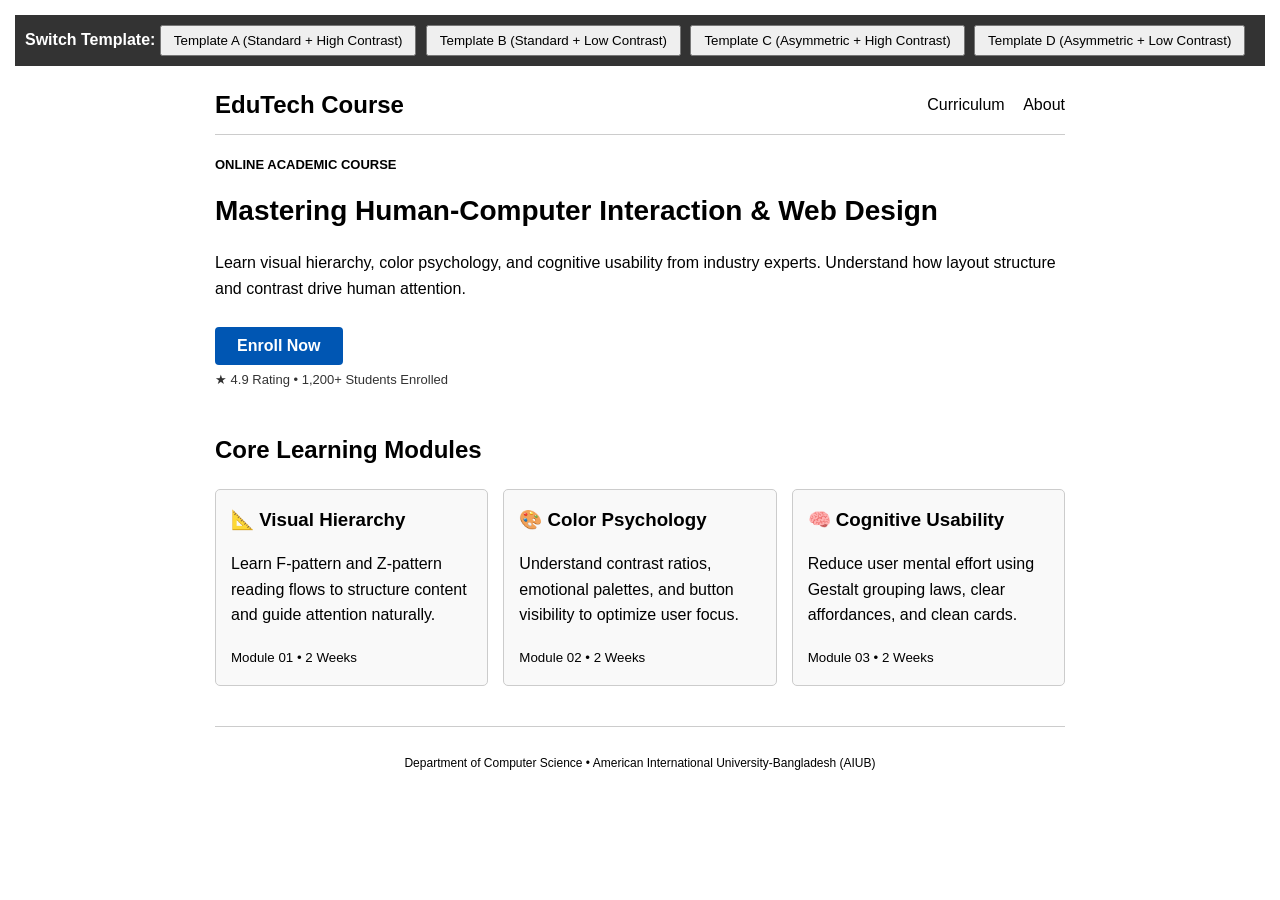
==== VIEW/index.html @ 4c7315cb "Initial commit: HCI Research Prototype and Documentation" ====
<!DOCTYPE html>
<html lang="en">
<head>
  <meta charset="UTF-8">
  <title>Mastering Human-Computer Interaction & Web Design</title>
  <link rel="stylesheet" href="../CSS/style.css">
</head>
<body class="A">

  <div class="top-menu">
    <strong>Switch Template: </strong>
    <button onclick="setTemplate('A')">Template A (Standard + High Contrast)</button>
    <button onclick="setTemplate('B')">Template B (Standard + Low Contrast)</button>
    <button onclick="setTemplate('C')">Template C (Asymmetric + High Contrast)</button>
    <button onclick="setTemplate('D')">Template D (Asymmetric + Low Contrast)</button>
  </div>

  <div class="container">
    <nav class="navbar">
      <h2>EduTech Course</h2>
      <div>
        <a href="#curriculum" style="margin-right: 15px; text-decoration: none; color: inherit;">Curriculum</a>
        <a href="#about" style="text-decoration: none; color: inherit;">About</a>
      </div>
    </nav>

    <section class="hero">
      <p style="font-weight: bold; font-size: 13px;">ONLINE ACADEMIC COURSE</p>
      <h1>Mastering Human-Computer Interaction & Web Design</h1>
      <p>
        Learn visual hierarchy, color psychology, and cognitive usability from industry experts.
        Understand how layout structure and contrast drive human attention.
      </p>
      <button class="btn-enroll" onclick="enrollClick()">Enroll Now</button>
      <p style="font-size: 13px; opacity: 0.8; margin-top: 5px;">★ 4.9 Rating • 1,200+ Students Enrolled</p>
    </section>

    <section>
      <h2>Core Learning Modules</h2>
      <div class="cards">
        <div class="card">
          <h3>📐 Visual Hierarchy</h3>
          <p>Learn F-pattern and Z-pattern reading flows to structure content and guide attention naturally.</p>
          <small>Module 01 • 2 Weeks</small>
        </div>

        <div class="card card-offset">
          <h3>🎨 Color Psychology</h3>
          <p>Understand contrast ratios, emotional palettes, and button visibility to optimize user focus.</p>
          <small>Module 02 • 2 Weeks</small>
        </div>

        <div class="card">
          <h3>🧠 Cognitive Usability</h3>
          <p>Reduce user mental effort using Gestalt grouping laws, clear affordances, and clean cards.</p>
          <small>Module 03 • 2 Weeks</small>
        </div>
      </div>
    </section>

    <footer class="footer">
      <p>Department of Computer Science • American International University-Bangladesh (AIUB)</p>
    </footer>
  </div>

  <script src="../JS/app.js"></script>
</body>
</html>
---- CSS/style.css ----
body {
  font-family: Arial, sans-serif;
  margin: 0;
  padding: 15px;
  line-height: 1.6;
}

.top-menu {
  background-color: #333333;
  color: white;
  padding: 10px;
  margin-bottom: 20px;
}

.top-menu button {
  padding: 6px 12px;
  margin-right: 5px;
  cursor: pointer;
}

.container {
  max-width: 850px;
  margin: 0 auto;
}

.navbar {
  display: flex;
  justify-content: space-between;
  align-items: center;
  border-bottom: 1px solid #cccccc;
  padding-bottom: 10px;
  margin-bottom: 20px;
}

.navbar h2 {
  margin: 0;
}

.hero {
  margin-bottom: 40px;
}

.hero h1 {
  font-size: 28px;
  margin: 10px 0;
}

.hero p {
  font-size: 16px;
}

.btn-enroll {
  padding: 10px 22px;
  font-size: 16px;
  font-weight: bold;
  cursor: pointer;
  border-radius: 4px;
  margin-top: 10px;
}

.cards {
  display: flex;
  gap: 15px;
  margin-top: 20px;
}

.card {
  flex: 1;
  border: 1px solid #cccccc;
  padding: 15px;
  border-radius: 5px;
}

.card h3 {
  margin-top: 0;
  margin-bottom: 8px;
}

.footer {
  margin-top: 40px;
  text-align: center;
  font-size: 12px;
  border-top: 1px solid #cccccc;
  padding-top: 15px;
}

body.A {
  background-color: white;
  color: black;
  text-align: left;
}

body.A .btn-enroll {
  background-color: #0056b3;
  color: white;
  border: none;
}

body.A .card {
  background-color: #f9f9f9;
}

body.B {
  background-color: #f2f2f2;
  color: #888888;
  text-align: left;
}

body.B .btn-enroll {
  background-color: #cccccc;
  color: #888888;
  border: none;
}

body.B .card {
  background-color: #e8e8e8;
}

body.C {
  background-color: white;
  color: black;
  text-align: center;
}

body.C .btn-enroll {
  background-color: #0056b3;
  color: white;
  border: none;
  float: right;
}

body.C .card {
  background-color: #f9f9f9;
}

body.C .card-offset {
  margin-top: 25px;
}

body.D {
  background-color: #f2f2f2;
  color: #888888;
  text-align: center;
}

body.D .btn-enroll {
  background-color: #cccccc;
  color: #888888;
  border: none;
  float: right;
}

body.D .card {
  background-color: #e8e8e8;
}

body.D .card-offset {
  margin-top: 25px;
}
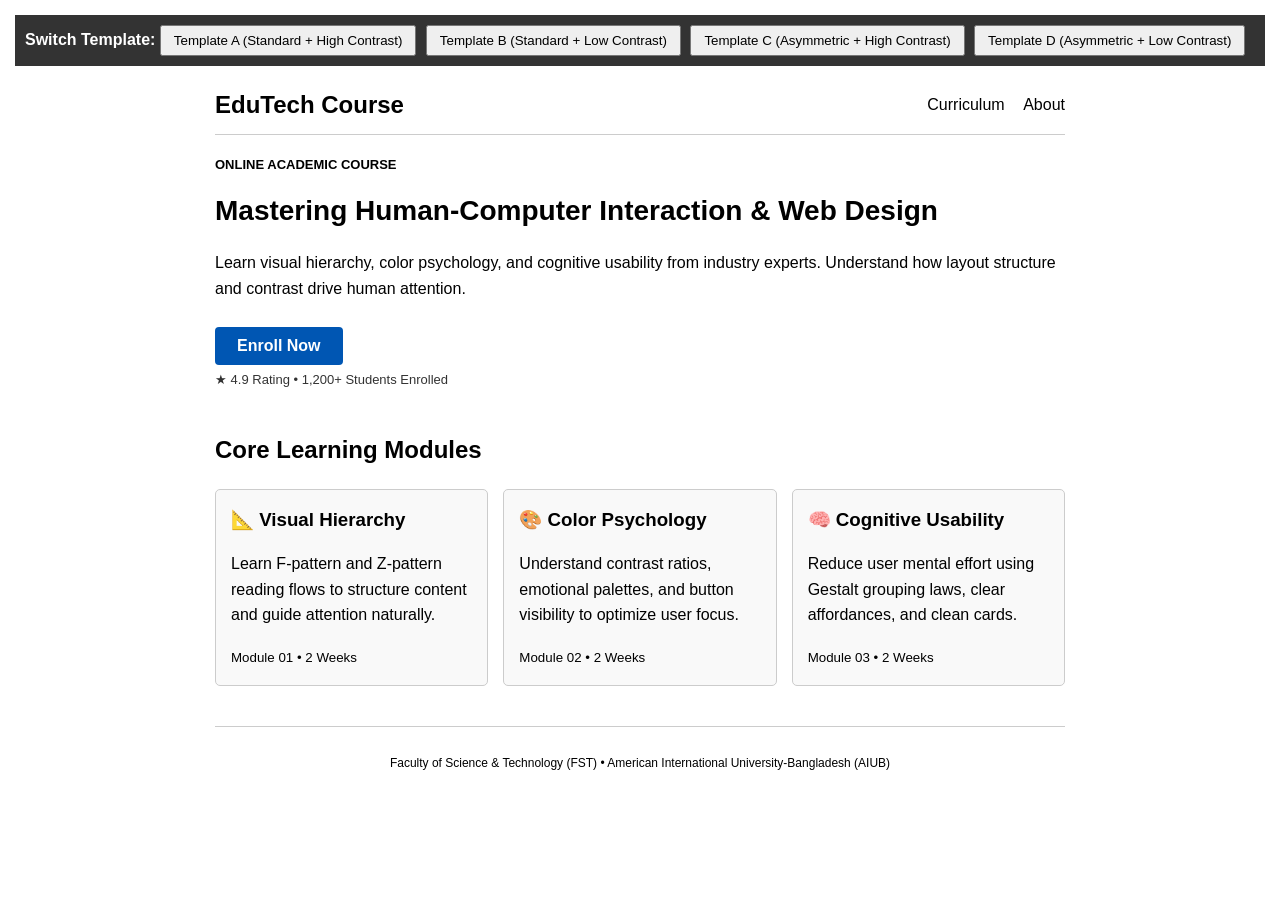
==== commit 9a8260c4: "Initial commit: HCI Research Prototype and Documentation" ====
--- a/VIEW/index.html
+++ b/VIEW/index.html
@@ -1,10 +1,12 @@
 <!DOCTYPE html>
 <html lang="en">
+
 <head>
   <meta charset="UTF-8">
   <title>Mastering Human-Computer Interaction & Web Design</title>
   <link rel="stylesheet" href="../CSS/style.css">
 </head>
+
 <body class="A">
 
   <div class="top-menu">
@@ -59,10 +61,11 @@
     </section>
 
     <footer class="footer">
-      <p>Department of Computer Science • American International University-Bangladesh (AIUB)</p>
+      <p> Faculty of Science & Technology (FST) • American International University-Bangladesh (AIUB)</p>
     </footer>
   </div>
 
   <script src="../JS/app.js"></script>
 </body>
-</html>
+
+</html>
